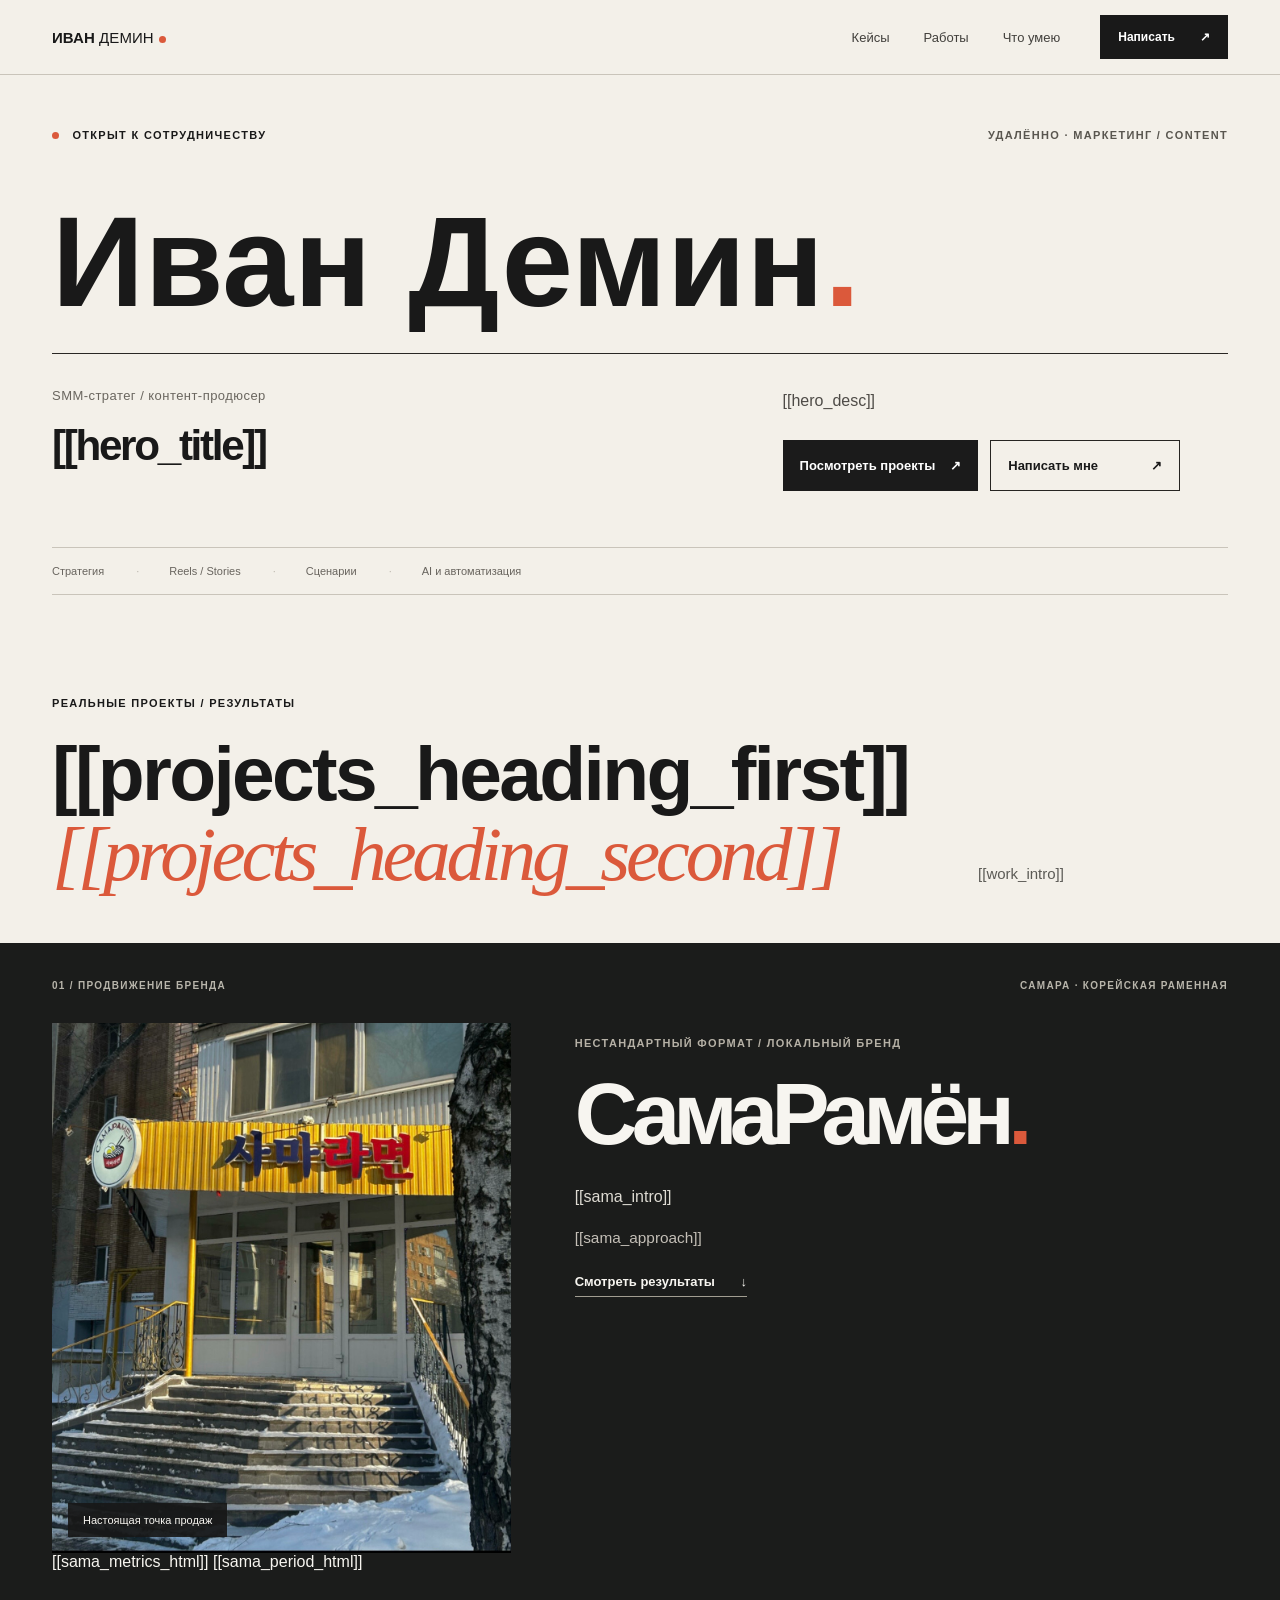
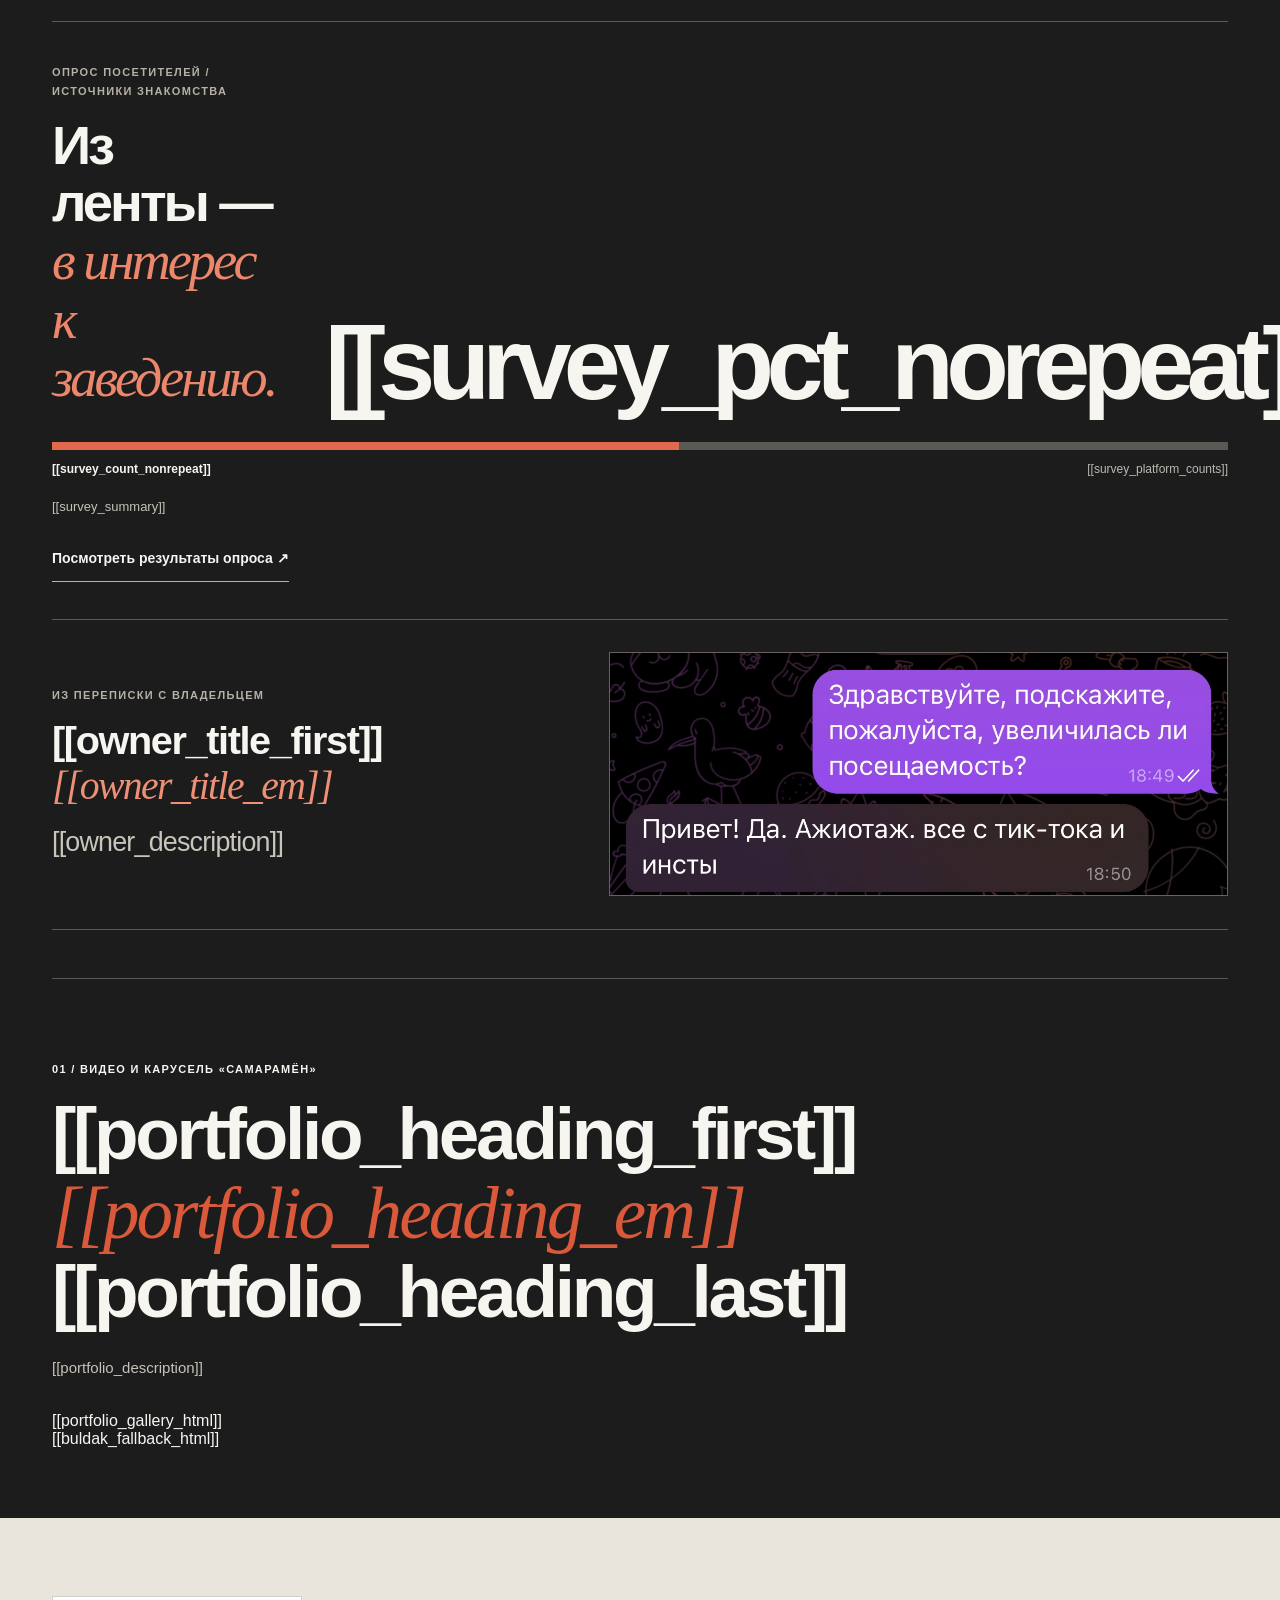
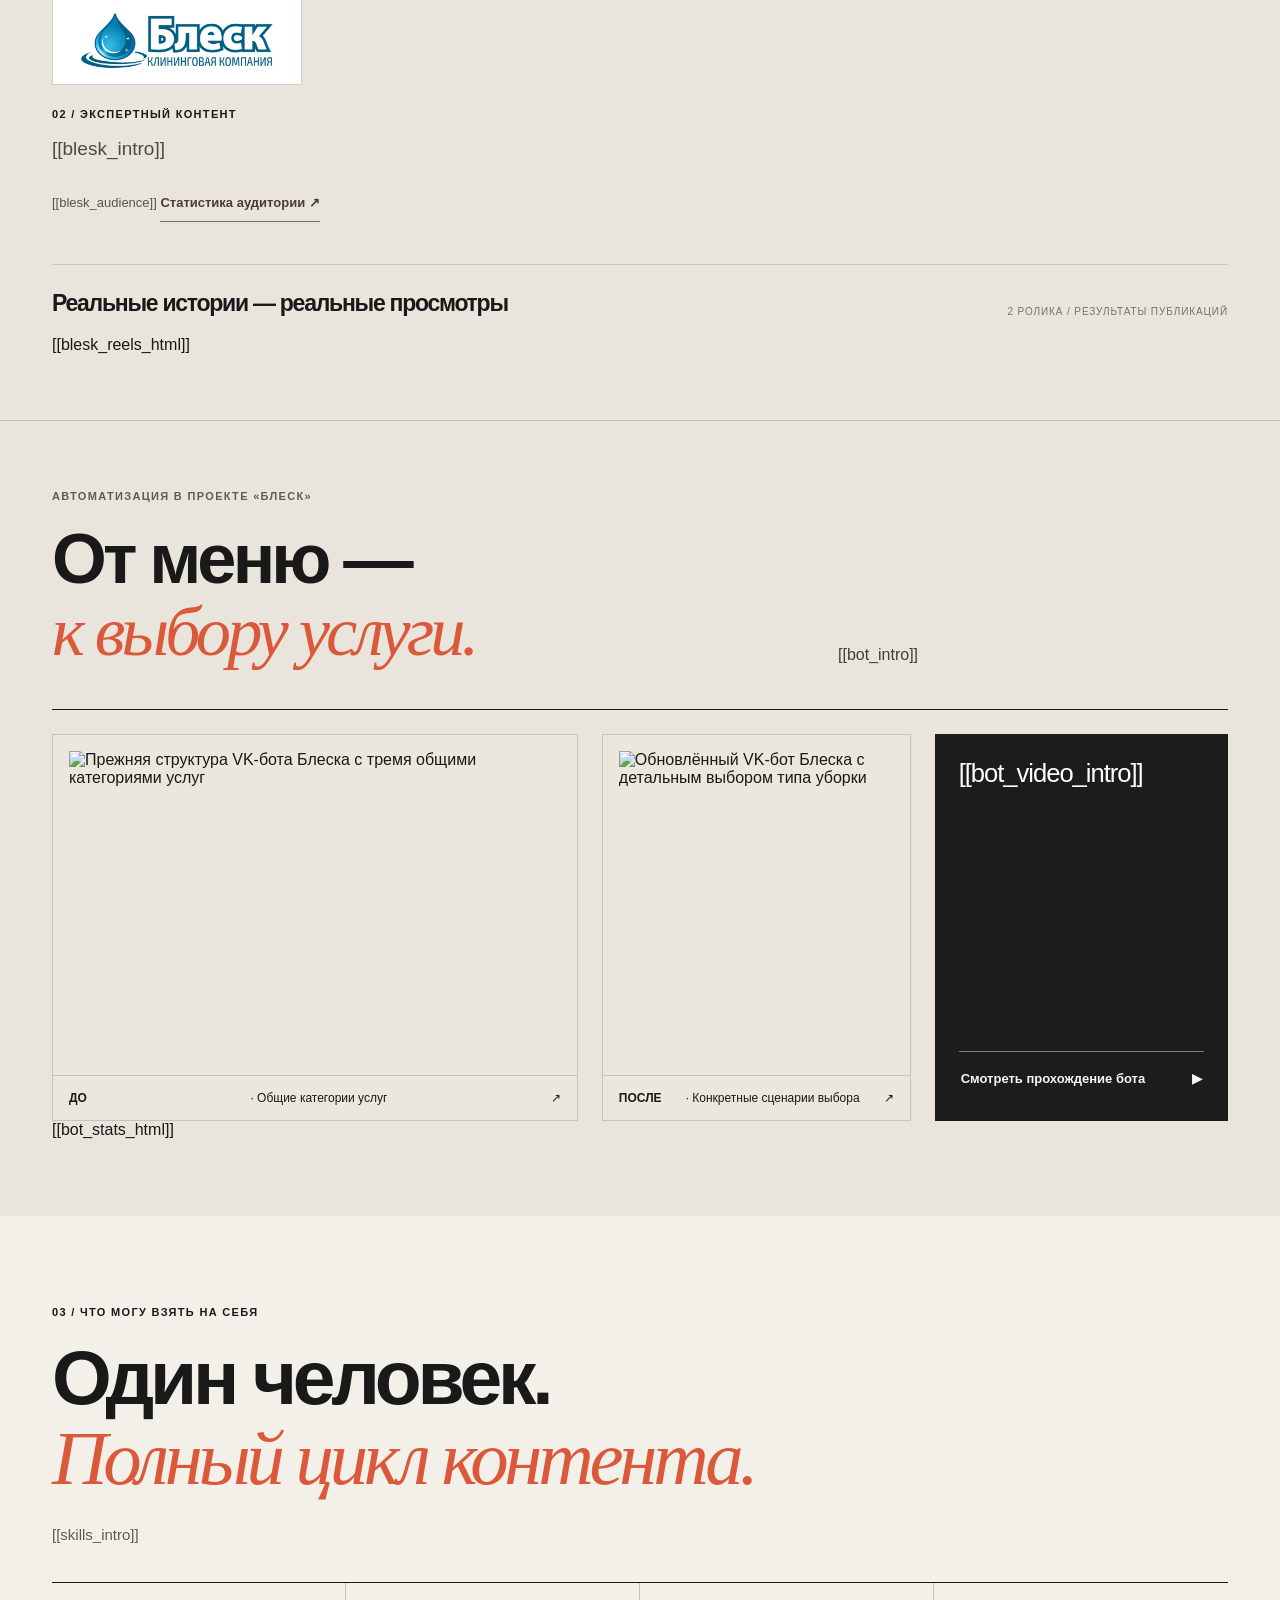
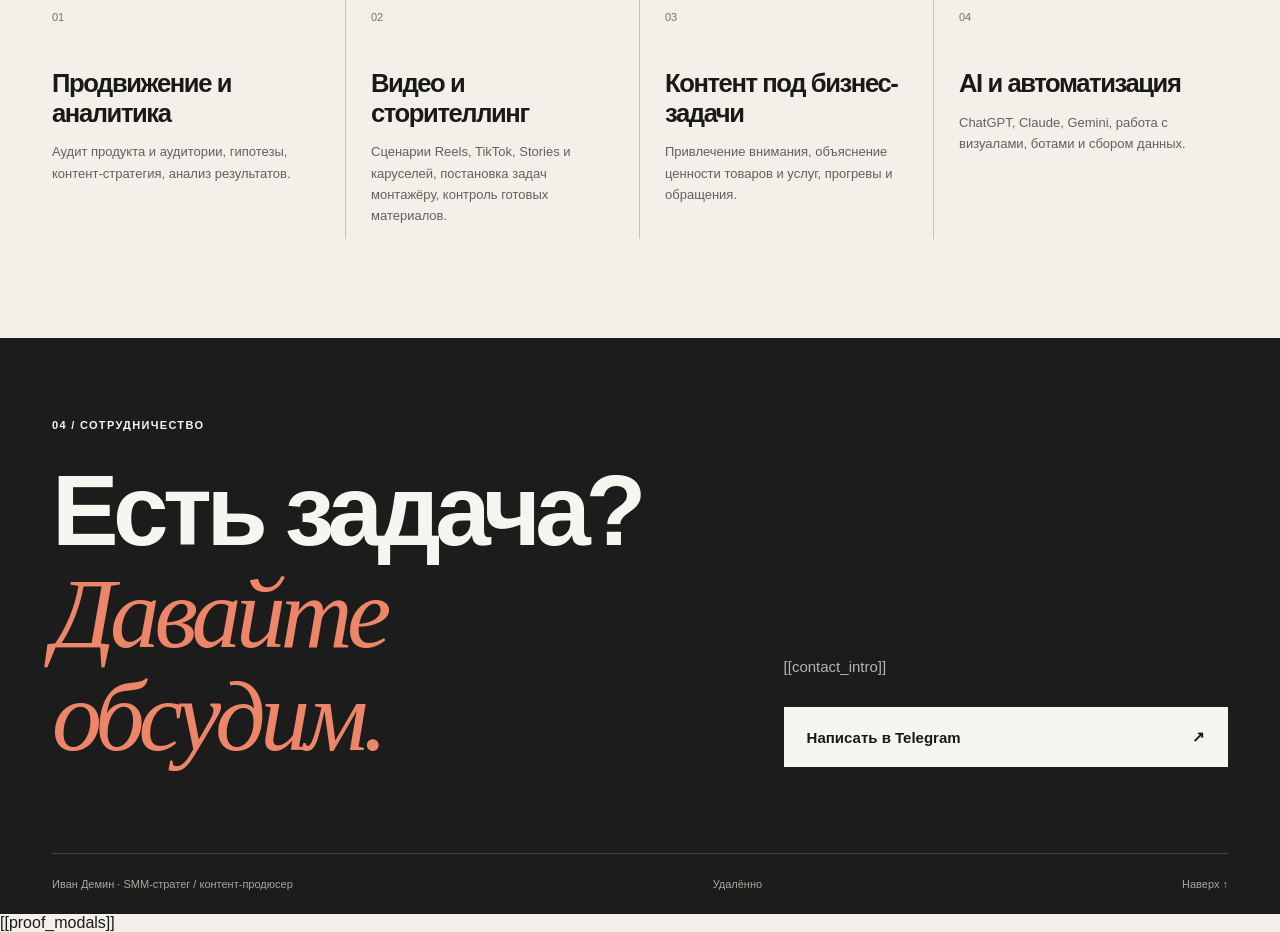
==== index.template.html @ 536faa33 "Добавлен сайт Ивана Демина V5.3" ====
<!DOCTYPE html>

<html lang="ru">
<head>
<meta charset="utf-8"/><meta content="width=device-width,initial-scale=1,viewport-fit=cover" name="viewport"/>
<meta content="light" name="color-scheme"/><meta content="#f3f0e9" name="theme-color"/>
<meta content="Портфолио Ивана Демина: SMM-стратегия, Reels, Stories, контент-продакшен и автоматизация. Реальные работы и подтверждённые результаты." name="description"/>
<meta content="website" property="og:type"/><meta content="Иван Демин — SMM-стратег и контент-продюсер" property="og:title"/><meta content="Проекты, опубликованные работы и проверяемые результаты" property="og:description"/>
<title>Иван Демин — SMM-стратег и контент-продюсер</title>
<link href="assets/favicon.svg" rel="icon" type="image/svg+xml"/><link href="styles.css" rel="stylesheet"/>
</head>
<body>
<a class="skip-link" href="#main">Перейти к содержимому</a>
<header class="site-header" id="top"><div class="shell nav-inner">
<a aria-label="Иван Демин — к первому экрану" class="wordmark" href="#top">ИВАН <span>ДЕМИН</span><i aria-hidden="true"></i></a>
<nav aria-label="Основная навигация" class="nav-desktop"><a href="#work">Кейсы</a><a href="#portfolio">Работы</a><a href="#skills">Что умею</a></nav>
<a class="header-cta" href="https://t.me/[[telegram]]" rel="noopener noreferrer" target="_blank">Написать <span aria-hidden="true">↗</span></a>
<details class="nav-mobile"><summary>Меню <span aria-hidden="true">☰</span></summary><nav aria-label="Мобильная навигация"><a href="#work">Кейсы</a><a href="#sama">СамаРамён</a><a href="#portfolio">Работы</a><a href="#blesk">Блеск</a><a href="#automation">VK-бот</a><a href="#skills">Компетенции</a><a href="#contact">Контакт</a></nav></details>
</div></header>
<main id="main">
<section aria-labelledby="hero-title" class="hero shell">
<div class="hero-line"><span class="eyebrow"><span class="signal-dot"></span> ОТКРЫТ К СОТРУДНИЧЕСТВУ</span><span class="eyebrow hero-remote">УДАЛЁННО · МАРКЕТИНГ / CONTENT</span></div>
<p class="hero-name">Иван Демин<span>.</span></p>
<div class="hero-divider"></div>
<div class="hero-bottom"><div><p class="hero-role">SMM-стратег / контент-продюсер</p><h1 id="hero-title">[[hero_title]]</h1></div><div class="hero-aside"><p>[[hero_desc]]</p><div class="hero-actions"><a class="button button-dark" href="#work">Посмотреть проекты <span>↗</span></a><a class="button button-outline" href="https://t.me/[[telegram]]" rel="noopener noreferrer" target="_blank">Написать мне <span>↗</span></a></div></div></div>
<div class="hero-foot"><span>Стратегия</span><span>Reels / Stories</span><span>Сценарии</span><span>AI и автоматизация</span></div>
</section>
<section aria-labelledby="work-title" class="work-intro shell" id="work"><div><span class="eyebrow">РЕАЛЬНЫЕ ПРОЕКТЫ / РЕЗУЛЬТАТЫ</span><h2 id="work-title">[[projects_heading_first]]<br/><em>[[projects_heading_second]]</em></h2></div><p>[[work_intro]]</p></section>
<!-- CASE SAMA -->
<section aria-labelledby="sama-title" class="case-sama" id="sama"><div class="shell">
<div class="case-eyebrow"><span>01 / ПРОДВИЖЕНИЕ БРЕНДА</span><span>САМАРА · КОРЕЙСКАЯ РАМЕННАЯ</span></div>
<div class="sama-head"><div class="sama-media"><img alt="Вход в раменную самообслуживания СамаРамён в Самаре" height="1315" loading="lazy" src="assets/sama-storefront.jpg" width="1138"/><span>Настоящая точка продаж</span></div><div class="sama-copy"><span class="eyebrow muted-on-dark">НЕСТАНДАРТНЫЙ ФОРМАТ / ЛОКАЛЬНЫЙ БРЕНД</span><h3 id="sama-title">СамаРамён<span>.</span></h3><p>[[sama_intro]]</p><p class="case-approach">[[sama_approach]]</p><a class="case-jump" href="#sama-metrics">Смотреть результаты <span>↓</span></a></div></div>

[[sama_metrics_html]]
[[sama_period_html]]
<div class="survey-block" id="traffic"><div class="survey-heading"><div><span class="eyebrow muted-on-dark">ОПРОС ПОСЕТИТЕЛЕЙ / ИСТОЧНИКИ ЗНАКОМСТВА</span><h4>Из ленты —<br/><em>в интерес к заведению.</em></h4></div><div class="survey-callout"><strong>[[survey_pct_norepeat]]<span>%</span></strong><p>ответов с Instagram или TikTok среди тех, кто <u>не выбрал</u> вариант «Уже были у нас»</p></div></div>
<div aria-label="[[survey_accessible_summary]]" class="survey-bar" role="img"><span></span></div>
<div class="survey-calc"><strong>[[survey_count_nonrepeat]]</strong><span>[[survey_platform_counts]]</span></div>
<p class="survey-summary">[[survey_summary]]</p>
<div class="survey-actions"><a class="survey-result-link" href="#proof-survey">Посмотреть результаты опроса ↗</a></div>
</div><aside aria-label="Сообщение владельца о посетителях из социальных сетей" class="owner-proof" id="owner">
<div class="owner-story"><span class="eyebrow muted-on-dark">ИЗ ПЕРЕПИСКИ С ВЛАДЕЛЬЦЕМ</span><h4>[[owner_title_first]] <em>[[owner_title_em]]</em></h4><p>[[owner_description]]</p></div>
<a aria-label="Открыть оригинальное сообщение владельца СамаРамён в полном размере" class="owner-message" href="#proof-owner" title="Нажмите, чтобы увеличить оригинальное сообщение владельца"><img alt="Переписка: на вопрос об увеличении посещаемости владелец отвечает: Да. Ажиотаж, все с тик-тока и инсты" height="463" loading="lazy" src="assets/sama-owner.jpg" width="1179"/></a>
</aside>
<section aria-labelledby="portfolio-heading" class="portfolio portfolio-in-case" id="portfolio"><div class="section-heading"><span class="eyebrow">01 / ВИДЕО И КАРУСЕЛЬ «САМАРАМЁН»</span><h2 id="portfolio-heading">[[portfolio_heading_first]] <em>[[portfolio_heading_em]]</em><br/>[[portfolio_heading_last]]</h2><p>[[portfolio_description]]</p></div>
<div class="gallery-grid" id="work-gallery">[[portfolio_gallery_html]]</div>
[[buldak_fallback_html]]
</section></div></section>
<!-- BLESK -->
<section aria-labelledby="blesk-title" class="blesk-case" id="blesk"><div class="shell"><div class="blesk-header"><div class="blesk-logo"><img alt="Блеск — клининговая компания" height="239" loading="lazy" src="assets/blesk-logo.jpg" width="782"/></div><div class="blesk-intro"><span class="eyebrow">02 / ЭКСПЕРТНЫЙ КОНТЕНТ</span><h2 class="visually-hidden" id="blesk-title">Блеск — контент для клининговой компании</h2><p>[[blesk_intro]]</p><p class="audience-evidence">[[blesk_audience]] <a href="#proof-blesk-audience">Статистика аудитории ↗</a></p></div></div>
<div class="videos-heading"><h3>Реальные истории — реальные просмотры</h3><span>2 РОЛИКА / РЕЗУЛЬТАТЫ ПУБЛИКАЦИЙ</span></div>
[[blesk_reels_html]]
</div><div aria-labelledby="bot-heading" class="bot-section bot-section--in-case" id="automation"><div class="shell"><div class="bot-heading"><div><span class="eyebrow">АВТОМАТИЗАЦИЯ В ПРОЕКТЕ «БЛЕСК»</span><h2 id="bot-heading">От меню —<br/><em>к выбору услуги.</em></h2></div><div><p>[[bot_intro]]</p></div></div>
<div class="bot-visual"><a class="bot-screen" href="#proof-bot-before"><img alt="Прежняя структура VK-бота Блеска с тремя общими категориями услуг" height="388" loading="lazy" src="[[bot_before]]" width="589"/><span><b>ДО</b> · Общие категории услуг <span aria-hidden="true">↗</span></span></a><a class="bot-screen" href="#proof-bot-after"><img alt="Обновлённый VK-бот Блеска с детальным выбором типа уборки" height="793" loading="lazy" src="[[bot_after]]" width="589"/><span><b>ПОСЛЕ</b> · Конкретные сценарии выбора <span aria-hidden="true">↗</span></span></a><div class="bot-actions"><p>[[bot_video_intro]]</p><a class="bot-watch" data-kicker="VK / БЛЕСК · АВТОМАТИЗАЦИЯ" data-open-video="" data-title="Прохождение VK-бота «Блеска»" data-video-src="[[bot_video]]" href="[[bot_video]]">Смотреть прохождение бота <span aria-hidden="true">▶</span></a></div></div>
  [[bot_stats_html]]
</div></div></section>
<!-- WORK PORTFOLIO -->

<!-- VK BOT -->
<!-- SKILLS -->
<section aria-labelledby="skills-heading" class="skills shell" id="skills"><div class="section-heading skills-head"><span class="eyebrow">03 / ЧТО МОГУ ВЗЯТЬ НА СЕБЯ</span><h2 id="skills-heading">Один человек.<br/><em>Полный цикл контента.</em></h2><p>[[skills_intro]]</p></div><div class="skills-grid"><article><span>01</span><h3>Продвижение и аналитика</h3><p>Аудит продукта и аудитории, гипотезы, контент-стратегия, анализ результатов.</p></article><article><span>02</span><h3>Видео и сторителлинг</h3><p>Сценарии Reels, TikTok, Stories и каруселей, постановка задач монтажёру, контроль готовых материалов.</p></article><article><span>03</span><h3>Контент под бизнес-задачи</h3><p>Привлечение внимания, объяснение ценности товаров и услуг, прогревы и обращения.</p></article><article><span>04</span><h3>AI и автоматизация</h3><p>ChatGPT, Claude, Gemini, работа с визуалами, ботами и сбором данных.</p></article></div></section>
<section class="contact" id="contact"><div class="shell contact-content"><span class="eyebrow">04 / СОТРУДНИЧЕСТВО</span><div><h2>Есть задача?<br/><em>Давайте обсудим.</em></h2><div><p>[[contact_intro]]</p><a class="contact-link" href="https://t.me/[[telegram]]" rel="noopener noreferrer" target="_blank">Написать в Telegram <span aria-hidden="true">↗</span></a></div></div><footer><span>Иван Демин · SMM-стратег / контент-продюсер</span><span>Удалённо</span><a href="#top">Наверх ↑</a></footer></div></section>
</main>
<!-- Hash-linked image viewer: opens without scripts and also works in standalone preview -->
[[proof_modals]]
<script defer="" src="site.js"></script>
<dialog aria-labelledby="work-video-heading" class="media-dialog" id="work-video-dialog">
<div class="dialog-bar"><span class="dialog-kicker">РЕАЛЬНАЯ РАБОТА / «САМАРАМЁН»</span><button aria-label="Закрыть видео" class="dialog-close" type="button">Закрыть ×</button></div>
<h2 id="work-video-heading">Видео</h2>
<video aria-label="Выбранное видео из портфолио" controls="" id="work-player" playsinline="" preload="none"></video>
<div class="media-fallback"><p id="video-load-error" hidden="">Не удалось загрузить видео во встроенном плеере. Откройте оригинальный файл отдельно.</p><a id="work-video-external" href="#" target="_blank" rel="noopener noreferrer" download="">Открыть видео отдельно ↗</a></div>
</dialog>
<dialog aria-labelledby="work-carousel-heading" class="media-dialog carousel-dialog" id="work-carousel-dialog">
<div class="dialog-bar"><span class="dialog-kicker">TIKTOK / КАРУСЕЛЬ</span><button aria-label="Закрыть карусель" class="dialog-close" type="button">Закрыть ×</button></div>
<h2 id="work-carousel-heading">Самые редкие вкусы Buldak</h2>
<div class="carousel-view"><button aria-label="Предыдущий слайд" class="slide-arrow" data-move="-1" type="button">‹</button><img alt="Первый слайд карусели о Buldak" height="1350" id="gallery-slide" src="assets/sama-buldak-01.jpg" width="1080"/><button aria-label="Следующий слайд" class="slide-arrow" data-move="1" type="button">›</button></div>
<div class="carousel-foot"><span aria-live="polite" id="slide-counter">1 / 5</span><span>Листайте стрелками или кнопками</span><a id="gallery-slide-external" href="assets/sama-buldak-01.jpg" target="_blank" rel="noopener noreferrer">Открыть слайд отдельно ↗</a></div>
</dialog>
</body></html>
---- styles.css ----
:root{--paper:#f3f0e9;--paper2:#e8e4db;--ink:#191919;--muted:#5b5a55;--line:#c9c4ba;--accent:#bc4128;--accentbright:#db593b;--dark:#1b1c1b;--white:#f7f5f0;--serif:Georgia,'Times New Roman',serif;--sans:-apple-system,BlinkMacSystemFont,'Segoe UI',Arial,sans-serif}
*,*::before,*::after{box-sizing:border-box}html{scroll-behavior:smooth;scroll-padding-top:85px}body{margin:0;background:var(--paper);color:var(--ink);font-family:var(--sans);-webkit-font-smoothing:antialiased}p,blockquote{margin:0}h1,h2,h3,h4{margin:0;font-weight:680;letter-spacing:-.055em}a{color:inherit;text-decoration:none}button,input,summary{font:inherit}img{display:block;max-width:100%}video{display:block;background:#151515;max-width:100%}a,button,summary{touch-action:manipulation}a:focus-visible,button:focus-visible,summary:focus-visible,video:focus-visible{outline:3px solid var(--accent);outline-offset:4px}em{font-family:var(--serif);font-weight:400;letter-spacing:-.055em}::selection{background:#e9b0a0;color:#121212}.shell{width:min(1380px,calc(100% - 104px));margin:0 auto}.eyebrow{font-size:11px;letter-spacing:.12em;line-height:1.55;font-weight:750}.signal-dot{display:inline-block;width:7px;height:7px;background:var(--accentbright);border-radius:50%;margin-right:9px}.skip-link{position:fixed;top:-90px;left:8px;z-index:200;background:white;padding:10px}.skip-link:focus{top:7px}
.site-header{position:sticky;top:0;z-index:30;background:rgba(243,240,233,.95);border-bottom:1px solid var(--line);backdrop-filter:blur(16px)}.nav-inner{display:flex;align-items:center;gap:40px;min-height:74px}.wordmark{font-size:15px;font-weight:900;white-space:nowrap;letter-spacing:-.04em}.wordmark span{font-weight:450}.wordmark i{display:inline-block;background:var(--accentbright);width:7px;height:7px;border-radius:50%;margin-left:5px}.nav-desktop{display:flex;gap:34px;margin-left:auto}.nav-desktop a{font-size:13px;color:#42403c}.nav-desktop a:hover{color:var(--accent)}.header-cta{display:inline-flex;justify-content:space-between;align-items:center;gap:25px;padding:13px 18px;background:var(--ink);color:#fff;font-size:12px;font-weight:700;min-height:44px}.header-cta:hover{background:var(--accent)}.nav-mobile{display:none}
.hero{padding-top:52px}.hero-line{display:flex;justify-content:space-between;align-items:center;gap:20px}.hero-remote{color:#77746f}.hero-name{font-size:clamp(76px,10vw,166px);line-height:.94;white-space:nowrap;letter-spacing:-.103em;font-weight:750;margin:53px 0 25px}.hero-name span{color:var(--accentbright)}.hero-divider{border-top:1px solid #292724}.hero-bottom{display:grid;grid-template-columns:1.18fr .82fr;gap:clamp(40px,7vw,120px);padding:34px 0 56px}.hero-role{font-size:13px;letter-spacing:.035em;color:#6a665f;margin:0 0 19px}.hero h1{font-size:clamp(31px,3.3vw,55px);line-height:1.12;font-weight:640;max-width:700px}.hero-aside{align-self:end}.hero-aside p{font-size:16px;color:#4e4b47;line-height:1.65;max-width:490px}.hero-actions{display:flex;gap:12px;flex-wrap:wrap;margin-top:26px}.button{display:inline-flex;align-items:center;justify-content:space-between;min-width:190px;gap:15px;font-size:13px;font-weight:700;min-height:51px;padding:13px 17px;transition:background .2s,transform .2s}.button:hover{transform:translateY(-2px)}.button-dark{background:#1b1b1b;color:white}.button-dark:hover{background:var(--accent)}.button-outline{border:1px solid #262522}.button-outline:hover{background:#262522;color:white}.hero-foot{border-top:1px solid var(--line);border-bottom:1px solid var(--line);padding:17px 0;display:flex;gap:32px;flex-wrap:wrap;font-size:11px;color:#68645e}.hero-foot span:not(:first-child)::before{content:'·';margin-right:30px;color:#bcb7ad}
.work-intro{padding-top:98px;padding-bottom:48px;display:grid;grid-template-columns:1fr 330px;gap:70px;align-items:end}.work-intro h2,.section-heading h2{font-size:clamp(51px,6vw,100px);line-height:1.04;margin-top:22px}.work-intro h2 em,.section-heading h2 em{color:var(--accentbright)}.work-intro>p{font-size:15px;line-height:1.7;color:var(--muted);padding-bottom:8px}
.case-sama{background:var(--dark);color:var(--white);padding:37px 0 65px;scroll-margin-top:74px}.case-eyebrow{display:flex;justify-content:space-between;gap:20px;color:#b8b5ab;font-size:10px;letter-spacing:.13em;font-weight:750;margin-bottom:32px}.sama-head{display:grid;grid-template-columns:39% 1fr;gap:clamp(30px,5vw,70px);align-items:stretch}.sama-media{min-height:450px;position:relative;overflow:hidden;background:#292a27}.sama-media img{width:100%;height:100%;max-height:550px;object-fit:cover;object-position:center 40%}.sama-media>span{position:absolute;bottom:16px;left:16px;font-size:11px;background:#181818e8;padding:11px 15px}.sama-copy{padding-top:12px;display:flex;flex-direction:column;align-items:flex-start}.muted-on-dark{color:#b6b1a6}.sama-copy h3{font-size:clamp(56px,6.8vw,110px);line-height:1;letter-spacing:-.078em;margin:18px 0 27px}.sama-copy h3 span,.blesk-header h2 span{color:var(--accentbright)}.sama-copy>p{max-width:570px;line-height:1.67;font-size:16px;color:#dedbd3}.sama-copy .case-note{font-size:12px;line-height:1.58;color:#aaa69d;margin-top:17px}.case-jump{font-size:13px;font-weight:700;border-bottom:1px solid #a19d91;padding:0 0 7px;margin-top:auto}.case-jump span{margin-left:22px}.case-jump:hover,.metric-links a:hover,.survey-actions a:hover,.owner-proof a:hover{color:#f19478}
.sama-metrics{display:grid;grid-template-columns:repeat(4,minmax(0,1fr));gap:22px;margin-top:54px;scroll-margin-top:120px}.metric{border-top:1px solid #5c5a53;padding-top:18px;display:flex;flex-direction:column;min-height:159px}.metric-head{font-size:10px;letter-spacing:.09em;color:#b9b4aa;font-weight:700}.metric strong{display:block;font-size:clamp(29px,3.6vw,55px);font-weight:720;line-height:1.1;white-space:nowrap;letter-spacing:-.075em;margin-top:17px}.metric strong i{font-style:normal;font-weight:400;color:#948c85}.metric-links{display:flex;flex-wrap:wrap;gap:16px;margin-top:auto;padding-top:17px}.metric-links a{font-size:12px;border-bottom:1px solid #8b867d;padding:0 0 6px}
.survey-block{margin-top:50px;padding:40px 0 37px;border-top:1px solid #5d5b55;border-bottom:1px solid #5d5b55;scroll-margin-top:110px}.survey-heading{display:grid;grid-template-columns:1.2fr .8fr;gap:50px;align-items:end}.survey-heading h4{font-size:clamp(33px,4.25vw,66px);line-height:1.06;margin-top:17px}.survey-heading em{color:#ed876c}.survey-callout{display:grid;grid-template-columns:auto 1fr;gap:24px;align-items:end}.survey-callout strong{font-size:clamp(67px,8vw,117px);line-height:.87;letter-spacing:-.12em}.survey-callout strong span{font-family:var(--serif);font-weight:400;color:#e3775b;font-size:.63em}.survey-callout p{font-size:13px;line-height:1.52;color:#d3cec5}.survey-callout u{text-underline-offset:3px}.survey-bar{height:8px;background:#595955;margin-top:34px}.survey-bar span{display:block;width:53.3%;height:100%;background:#e16a4e}.survey-calc{display:flex;justify-content:space-between;gap:15px;font-size:12px;margin-top:12px}.survey-calc span{color:#bcb9b2}.survey-disclaimer{font-size:11px;color:#aaa69e;line-height:1.65;max-width:930px;margin-top:21px}.survey-actions{display:flex;gap:24px;align-items:flex-start;flex-wrap:wrap;margin-top:24px}.survey-actions>a,.survey-actions details summary{font-size:12px;border-bottom:1px solid #8c887f;padding:5px 0 7px;cursor:pointer;list-style:none}.survey-actions details summary::-webkit-details-marker{display:none}.survey-actions details{position:relative;max-width:100%}.survey-actions details[open] summary{color:#f2a28b}.sources-table{margin-top:18px;border:1px solid #66635c;padding:12px 17px;width:min(490px,85vw);background:#252625}.sources-table>div{display:flex;justify-content:space-between;border-bottom:1px solid #46453f;padding:8px 0;gap:18px;font-size:12px}.sources-table>div:last-child{border-bottom:0}.owner-proof{display:grid;grid-template-columns:1fr .95fr;gap:70px;align-items:center;padding-top:43px}.owner-proof>div:first-child>p{font-size:clamp(18px,2.1vw,31px);letter-spacing:-.03em;max-width:480px;line-height:1.45;margin-top:15px}.quote-box{border:1px solid #626059;padding:26px 30px 28px}.quote-sign{font:normal 75px/1 var(--serif);color:#e7795e;display:block;height:57px}.quote-box blockquote{font:normal clamp(23px,3vw,43px)/1.17 var(--serif);letter-spacing:-.04em;margin-bottom:26px}.quote-box>div{display:flex;justify-content:space-between;gap:15px;flex-wrap:wrap;align-items:end}.quote-box small{color:#b3aea5;font-size:11px}.quote-box a{font-size:12px;border-bottom:1px solid #99958d;padding-bottom:6px}
.portfolio{padding-top:92px;padding-bottom:85px}.section-heading{max-width:1040px}.section-heading h2{margin-top:17px}.section-heading>p{font-size:15px;line-height:1.7;color:var(--muted);max-width:680px;margin-top:23px}.external-work{margin-top:42px;border-top:1px solid var(--ink);border-bottom:1px solid var(--line);padding:28px 0 30px;display:grid;grid-template-columns:32% 1fr;gap:40px}.external-work>div:first-child p{font-size:14px;margin-top:13px;color:var(--muted)}.work-links{display:flex;flex-direction:column;gap:13px}.work-links>div{display:flex;gap:10px;align-items:center;flex-wrap:wrap}.work-links>div>span{font-size:11px;letter-spacing:.1em;font-weight:700;width:85px}.external-link{border:1px solid #b1ada5;display:inline-flex;align-items:center;justify-content:space-between;gap:16px;padding:11px 13px;font-size:12px;min-height:43px}.external-link:hover{background:var(--ink);color:white;border-color:var(--ink)}
.blesk-case{background:#e9e5dc;padding:78px 0 82px;scroll-margin-top:74px}.blesk-header{display:grid;grid-template-columns:1fr 260px;gap:50px;align-items:center}.blesk-header h2{font-size:clamp(68px,8vw,125px);margin:11px 0 14px}.blesk-header p{font-size:15px;color:#4e4c48;line-height:1.7;max-width:690px}.blesk-logo{background:#fff;padding:20px;border:1px solid #d1d1cc}.blesk-logo img{width:100%;height:auto}.videos-heading{display:flex;justify-content:space-between;gap:22px;align-items:end;margin-top:42px;margin-bottom:19px;border-top:1px solid var(--line);padding-top:25px}.videos-heading h3{font-size:23px;font-weight:650}.videos-heading>span{font-size:10px;letter-spacing:.09em;color:#77716b}.videos-grid{display:grid;grid-template-columns:1fr 1fr;gap:20px}.video-card{display:grid;grid-template-columns:43% 57%;border:1px solid #c9c3b7;background:var(--paper);min-height:340px}.video-card video{height:100%;width:100%;object-fit:contain;aspect-ratio:512/910;max-height:440px}.video-text{padding:26px;display:flex;flex-direction:column;min-width:0}.video-text strong{font-size:clamp(49px,4.2vw,67px);line-height:1;letter-spacing:-.088em;margin-top:42px}.video-text>p{margin:10px 0 0;font-size:13px;color:#69645e}.video-submetrics{display:flex;gap:10px;flex-wrap:wrap;margin-top:15px}.video-submetrics span{font-size:11px;padding:7px 9px;background:#e6e0d5}.proof-link{display:inline-flex;justify-content:space-between;gap:14px;align-items:center;font-size:12px;border-bottom:1px solid #827c73;padding-bottom:7px;align-self:flex-start;margin-top:auto;padding-top:24px}.proof-link:hover{color:var(--accent)}
.stories-extra{border-top:1px solid #c2bcb2;border-bottom:1px solid #c2bcb2;margin-top:26px}.stories-extra>summary{padding:22px 0;list-style:none;cursor:pointer;display:flex;align-items:center;justify-content:space-between;gap:20px}.stories-extra>summary::-webkit-details-marker{display:none}.stories-extra summary span:first-child{display:flex;flex-direction:column;gap:6px}.stories-extra summary b{font-size:17px}.stories-extra summary small{font-size:12px;color:#68635c}.stories-extra summary span:last-child{font-size:12px}.stories-extra summary span:last-child b{font-size:21px;margin-left:13px}.stories-open{padding-bottom:27px;display:grid;grid-template-columns:190px 190px 1fr;gap:22px}.story-sample video{aspect-ratio:9/16;width:100%;height:auto}.story-sample>p{font-size:12px;margin-top:10px;color:#58534d}.story-stat{display:flex;flex-direction:column;justify-content:center;border:1px solid #c4bdb0;padding:24px}.story-stat h4{font-size:clamp(24px,2.7vw,39px);line-height:1.13;margin:12px 0}.story-stat p{font-size:13px;line-height:1.6;color:#5e5953;max-width:430px}
.bot-section{padding:82px 0 86px;scroll-margin-top:85px}.bot-heading{display:grid;grid-template-columns:1fr 390px;gap:55px;align-items:end}.bot-heading h2{font-size:clamp(56px,6.3vw,99px);line-height:1.02;margin-top:18px}.bot-heading h2 em{color:var(--accentbright)}.bot-heading p{font-size:16px;line-height:1.65;color:#3f3e3a}.bot-caption{display:block;margin-top:16px;color:#7e7971;font-size:12px;line-height:1.55}.bot-visual{margin-top:41px;border-top:1px solid var(--ink);padding-top:24px;display:grid;grid-template-columns:1fr 1fr .95fr;gap:24px}.bot-screen{border:1px solid var(--line);background:#ebe7dd;display:flex;flex-direction:column}.bot-screen img{width:100%;height:340px;object-fit:contain;object-position:center top;padding:16px 16px 0}.bot-screen>span{font-size:12px;border-top:1px solid var(--line);padding:15px 16px;display:flex;justify-content:space-between;gap:8px}.bot-screen:hover{border-color:#5a5750}.bot-actions{background:var(--dark);color:white;padding:24px;display:flex;flex-direction:column;justify-content:space-between;min-width:0}.bot-actions p{font-size:clamp(20px,2.4vw,35px);letter-spacing:-.04em;line-height:1.24}.bot-actions>details summary{list-style:none;cursor:pointer;padding:13px 0;border-top:1px solid #77746c;display:flex;justify-content:space-between;font-size:12px;gap:12px}.bot-actions>details summary::-webkit-details-marker{display:none}.bot-actions>details video{width:190px;max-height:380px;margin:10px auto;object-fit:contain}.bot-metrics{display:flex;gap:20px;margin-top:22px}.bot-metrics>div{border-top:1px solid var(--line);padding-top:15px;min-width:150px}.bot-metrics strong{display:block;font-size:35px}.bot-metrics span{display:block;font-size:12px;margin-top:8px;color:var(--muted)}
.skills{padding:86px 0 99px}.skills-head{margin-bottom:35px}.skills-grid{display:grid;grid-template-columns:repeat(4,1fr);border-top:1px solid var(--ink)}.skills-grid article{padding:24px 25px 12px;border-right:1px solid var(--line)}.skills-grid article:first-child{padding-left:0}.skills-grid article:last-child{border-right:0}.skills-grid article>span{font-size:11px;color:#77716a}.skills-grid h3{font-size:clamp(19px,2vw,28px);line-height:1.15;margin:44px 0 13px}.skills-grid p{font-size:13px;color:#64605b;line-height:1.65}
.contact{background:var(--dark);color:var(--white);padding:77px 0 0}.contact-content>div{display:grid;grid-template-columns:1.2fr .8fr;gap:65px;margin-top:26px;align-items:end}.contact h2{font-size:clamp(63px,7.8vw,126px);line-height:1.02}.contact h2 em{color:#ed8669}.contact-content>div>div p{font-size:15px;line-height:1.68;color:#b9b5ad;max-width:430px}.contact-link{display:flex;justify-content:space-between;align-items:center;gap:20px;background:var(--white);color:var(--ink);padding:21px 23px;font-weight:750;margin-top:28px;font-size:15px}.contact-link:hover{background:#e98b70}.contact footer{display:flex;justify-content:space-between;gap:25px;flex-wrap:wrap;padding:24px 0;margin-top:86px;border-top:1px solid #44443f;font-size:11px;color:#a9a59c}
/* Proof overlays use :target — they work even when JavaScript is disabled or blocked. */
.proof-modal{position:fixed;z-index:90;inset:0;visibility:hidden;opacity:0;pointer-events:none;display:flex;flex-direction:column;align-items:center;background:rgba(10,10,10,.97);color:white;transition:opacity .18s}.proof-modal:target{visibility:visible;opacity:1;pointer-events:auto}.proof-modal .proof-backdrop{position:absolute;inset:0;z-index:-1}.proof-top{display:flex;align-items:center;justify-content:space-between;gap:12px;width:100%;padding:12px max(20px,env(safe-area-inset-left));min-height:65px;border-bottom:1px solid #444;font-size:12px}.proof-top>span{max-width:75%;white-space:nowrap;overflow:hidden;text-overflow:ellipsis}.proof-close{display:inline-flex;border:1px solid #777;padding:10px 14px;min-height:44px;align-items:center;font-size:13px}.proof-close:hover{background:#333}.proof-modal>img{width:auto;max-width:calc(100vw - 24px);height:auto;max-height:calc(100dvh - 123px);object-fit:contain;overflow:hidden;min-width:0;margin:auto;box-shadow:0 10px 45px #0008}.proof-modal>p{font-size:10px;color:#a6a6a6;padding:12px}.proof-modal:target{overflow-y:auto}
body:has(.proof-modal:target){overflow:hidden}
@media(max-width:1140px){.shell{width:min(100% - 64px,1380px)}.hero-name{font-size:clamp(70px,10vw,117px)}.hero-bottom{gap:40px}.sama-head{grid-template-columns:40% 1fr;gap:34px}.sama-media{min-height:380px}.sama-metrics{gap:14px}.metric strong{font-size:clamp(26px,3vw,40px)}.survey-callout{grid-template-columns:1fr;gap:11px}.owner-proof{gap:28px}.video-card{grid-template-columns:43% 57%}.video-text{padding:19px}.video-text strong{font-size:45px}.bot-heading{grid-template-columns:1fr 310px}.stories-open{grid-template-columns:180px 180px 1fr}}
@media(max-width:850px){.shell{width:calc(100% - 44px)}.nav-desktop,.header-cta{display:none}.nav-inner{min-height:66px}.nav-mobile{display:block;margin-left:auto;position:relative}.nav-mobile>summary{list-style:none;display:flex;align-items:center;gap:23px;border:1px solid #aaa59a;padding:11px 14px;min-height:43px;font-size:13px;cursor:pointer}.nav-mobile>summary::-webkit-details-marker{display:none}.nav-mobile>nav{position:absolute;right:0;top:52px;display:flex;flex-direction:column;background:var(--paper);border:1px solid var(--line);padding:8px;box-shadow:0 12px 35px #0002;width:min(310px,83vw)}.nav-mobile>nav a{font-size:14px;padding:13px;border-bottom:1px solid var(--line)}.hero{padding-top:37px}.hero-name{font-size:clamp(55px,11vw,96px);margin:35px 0 22px}.hero-bottom{grid-template-columns:1fr;gap:20px}.hero-aside{align-self:start}.hero-aside p{max-width:680px}.hero h1{font-size:clamp(30px,5.3vw,52px)}.work-intro{grid-template-columns:1fr;gap:17px;padding-top:65px}.work-intro h2{font-size:clamp(54px,9vw,80px)}.work-intro>p{max-width:580px}.sama-head{grid-template-columns:1fr}.sama-media{height:320px;min-height:0}.sama-media img{max-height:none;object-position:center 51%}.sama-copy{min-height:340px}.case-jump{margin-top:25px}.sama-metrics{grid-template-columns:1fr 1fr;gap:20px}.metric strong{font-size:clamp(29px,5.7vw,47px)}.survey-heading{grid-template-columns:1fr;gap:30px}.survey-callout{grid-template-columns:auto 1fr;gap:20px}.survey-callout strong{font-size:99px}.owner-proof{grid-template-columns:1fr}.owner-proof>div:first-child>p{max-width:650px}.external-work{grid-template-columns:1fr;gap:22px}.blesk-header{grid-template-columns:1fr 200px}.videos-grid{grid-template-columns:1fr 1fr}.video-card{grid-template-columns:1fr}.video-card video{width:100%;height:340px}.video-text{min-height:215px}.video-text strong{margin-top:20px}.stories-open{grid-template-columns:1fr 1fr}.story-sample{max-width:260px}.story-stat{grid-column:1/-1}.bot-heading{grid-template-columns:1fr;gap:15px}.bot-heading>div:last-child{max-width:650px}.bot-visual{grid-template-columns:1fr 1fr}.bot-actions{grid-column:1/-1;min-height:170px}.bot-actions p{max-width:600px}.bot-actions>details video{width:210px}.skills-grid{grid-template-columns:1fr 1fr}.skills-grid article{border-bottom:1px solid var(--line)}.skills-grid article:nth-child(2){border-right:0}.skills-grid article:nth-child(3){padding-left:0}.contact-content>div{grid-template-columns:1fr;gap:27px}.contact-content>div>div{max-width:600px}}
@media(max-width:520px){.shell{width:calc(100% - 36px)}.wordmark{font-size:13px}.hero-remote{display:none}.hero-name{font-size:clamp(57px,14vw,80px);white-space:normal;letter-spacing:-.1em}.hero-bottom{padding-bottom:37px}.hero h1{font-size:33px;line-height:1.16}.hero-role{font-size:12px}.hero-aside p{font-size:14px}.hero-actions{width:100%;flex-direction:column}.button{width:100%;font-size:13px}.hero-foot{gap:8px 15px;display:grid;grid-template-columns:1fr 1fr}.hero-foot span:not(:first-child)::before{display:none}.work-intro{padding-top:57px;padding-bottom:32px}.work-intro h2,.section-heading h2{font-size:clamp(48px,11vw,66px)}.case-sama{padding:24px 0 42px}.case-eyebrow{flex-direction:column;gap:6px;font-size:9px;margin-bottom:21px}.sama-media{height:auto;aspect-ratio:1.45;min-height:0}.sama-copy{min-height:0}.sama-copy h3{font-size:clamp(56px,13vw,74px)}.sama-copy>p{font-size:14px}.sama-metrics{margin-top:34px;gap:9px 14px}.metric{min-height:143px;padding-top:14px}.metric-head{font-size:9px}.metric strong{font-size:clamp(24px,6vw,35px);white-space:normal}.metric-links{gap:10px}.metric-links a{font-size:11px;min-height:28px}.survey-block{margin-top:23px;padding:31px 0}.survey-heading h4{font-size:43px}.survey-callout{grid-template-columns:1fr;gap:4px}.survey-callout strong{font-size:100px}.survey-callout p{max-width:340px}.survey-calc{flex-direction:column;gap:6px}.survey-actions{gap:13px}.quote-box{padding:20px}.quote-box blockquote{font-size:30px}.portfolio{padding:55px 0}.work-links>div>span{width:100%}.external-link{font-size:11px;min-height:44px}.blesk-case{padding:49px 0}.blesk-header{grid-template-columns:1fr;gap:19px}.blesk-header h2{font-size:76px}.blesk-logo{width:190px;padding:11px}.videos-heading{flex-direction:column;align-items:start}.videos-heading h3{font-size:21px}.videos-grid{grid-template-columns:1fr;gap:13px}.video-card{grid-template-columns:42% 58%;min-height:265px}.video-card video{height:100%;max-height:360px;aspect-ratio:9/16}.video-text{padding:16px;min-height:290px}.video-text strong{font-size:clamp(33px,8vw,45px);margin-top:23px}.video-submetrics{gap:5px}.video-submetrics span{font-size:10px;padding:6px}.video-text .proof-link{font-size:11px;margin-top:auto}.stories-extra>summary{align-items:flex-start}.stories-extra summary span:last-child{font-size:11px;min-width:98px}.stories-open{gap:12px}.bot-section{padding:55px 0}.bot-heading h2{font-size:clamp(50px,11vw,66px)}.bot-heading p{font-size:14px}.bot-visual{gap:9px}.bot-screen img{height:240px;padding:9px 8px 0}.bot-screen>span{font-size:10px;padding:11px 9px}.bot-actions{padding:22px}.bot-actions p{font-size:25px}.skills{padding:55px 0}.skills-grid{grid-template-columns:1fr 1fr}.skills-grid article{padding:20px 11px 20px}.skills-grid article h3{font-size:19px;margin:30px 0 12px}.skills-grid article p{font-size:12px}.contact{padding-top:55px}.contact h2{font-size:clamp(58px,13vw,78px)}.contact footer{margin-top:55px}.proof-top{padding:9px 15px}.proof-modal>img{max-height:calc(100dvh - 118px)}}
@media(max-width:350px){.hero-name{font-size:51px}.hero h1{font-size:30px}.metric strong{font-size:23px}.video-card{grid-template-columns:42% 58%}.video-text strong{font-size:30px}.video-text{padding:12px}.survey-heading h4{font-size:39px}}
@media(prefers-reduced-motion:reduce){*,*::before,*::after{scroll-behavior:auto!important;transition:none!important;animation:none!important}}

.proof-top-actions{display:flex;align-items:center}
@media(max-width:520px){.proof-top{gap:8px}.proof-close{font-size:12px;padding:9px}}

/* REVIEW V3: legible headline, editorial evidence and employer-first reading order */
.visually-hidden{position:absolute!important;width:1px!important;height:1px!important;padding:0!important;margin:-1px!important;overflow:hidden!important;clip:rect(0,0,0,0)!important;white-space:nowrap!important;border:0!important}
.hero-name{letter-spacing:0.005em;line-height:1.02;overflow-wrap:normal}
.wordmark{letter-spacing:0.005em}
.work-intro h2{letter-spacing:-.035em}
.owner-proof{display:grid;grid-template-columns:minmax(0, .9fr) minmax(0, 1.1fr);gap:clamp(20px,4vw,64px);align-items:center;margin-top:46px;padding:32px 0 33px;border-top:1px solid #5c5a53;border-bottom:1px solid #5c5a53}
.owner-story h4{font-size:clamp(27px,3.1vw,45px);line-height:1.13;letter-spacing:-.035em;font-weight:590;margin-top:14px;max-width:530px}
.owner-story h4 em{color:#ed9076;letter-spacing:-.04em}
.owner-story p{font-size:13px;color:#c8c5bb;line-height:1.65;margin-top:16px;max-width:480px}
.owner-message{display:block;min-width:0;background:#272424;border:1px solid #69615e;transition:border-color .2s,transform .2s}
.owner-message:hover{border-color:#f1a48d;transform:translateY(-2px)}
.owner-message:focus-visible{outline:3px solid #ed9076;outline-offset:4px}
.owner-message>img{width:100%;height:auto;object-fit:contain;background:#211a23}
.owner-message-caption{display:flex;align-items:center;justify-content:space-between;gap:10px;padding:13px 16px;font-size:12px;color:#ded8ce;border-top:1px solid #524e4b}
.owner-message-caption strong{font-size:11px;font-weight:750;color:#eda28b}
.sama-metrics{margin-top:35px}
.blesk-header{display:flex;flex-direction:column;align-items:flex-start;gap:21px;margin-bottom:29px}
.blesk-logo{width:clamp(205px,25vw,335px);max-width:100%;background:white;border:1px solid #d1d1cc;padding:10px 14px}
.blesk-intro{display:flex;flex-direction:column;gap:11px;max-width:850px}
.blesk-intro p{font-size:clamp(15px,1.5vw,19px);line-height:1.55;color:#4b4a45}
.portfolio .section-heading{max-width:1170px}
.portfolio .section-heading h2{font-size:clamp(40px,5.7vw,86px);line-height:1.08;letter-spacing:-.045em;overflow-wrap:break-word}
.portfolio .section-heading h2 em{letter-spacing:-.04em}
@media(max-width:850px){.owner-proof{grid-template-columns:1fr;gap:21px;margin-top:33px;padding:29px 0}.owner-story h4{max-width:670px}.owner-message{max-width:700px}}
@media(max-width:520px){.hero-name{letter-spacing:0.005em;font-size:clamp(47px,12.8vw,68px);line-height:1.05;margin-top:39px;white-space:normal}.work-intro h2{font-size:clamp(44px,10.5vw,62px)}.owner-story h4{font-size:clamp(29px,8.5vw,39px)}.owner-story p{font-size:12px}.owner-message-caption{padding:11px 12px;font-size:11px}.owner-message-caption strong{font-size:10px}.blesk-logo{width:235px;padding:9px 12px}.blesk-header{margin-bottom:25px}.blesk-intro p{font-size:14px}.portfolio .section-heading h2{font-size:clamp(39px,10vw,57px);line-height:1.12;letter-spacing:-.038em}}
@media(max-width:350px){.hero-name{font-size:47px}.portfolio .section-heading h2{font-size:37px}}

/* More restrained owner evidence copy */
.owner-proof .owner-story p{font-size:clamp(13px,1.15vw,16px);line-height:1.68;color:#c8c5bb;letter-spacing:0;max-width:480px;margin-top:17px}
@media(max-width:520px){.owner-proof .owner-story p{font-size:13px;line-height:1.6}}

/* V4: selected works — editorial gallery with locally hosted original videos. */
.portfolio{padding-top:88px;padding-bottom:100px}
.portfolio .section-heading p{max-width:730px}
.gallery-grid{display:grid;grid-template-columns:repeat(3,minmax(0,1fr));gap:16px;margin-top:43px}
.gallery-card{display:flex;flex-direction:column;min-width:0;border:1px solid #c8c2b7;background:#f8f6f1;transition:transform .2s ease,border-color .2s}
.gallery-card:hover{transform:translateY(-3px);border-color:#a89d8f}
.gallery-cover{height:clamp(235px,30vw,390px);overflow:hidden;position:relative;background:#d7cfc3}
.gallery-cover img{display:block;width:100%;height:100%;object-fit:cover;object-position:center 30%;transition:transform .3s ease}
.gallery-card:hover .gallery-cover img{transform:scale(1.025)}
.gallery-index{position:absolute;left:13px;top:13px;padding:8px 10px;background:#20201f;color:#fff;font-size:10px;letter-spacing:.08em;font-weight:700}
.gallery-copy{padding:22px 20px 20px;display:flex;flex-direction:column;flex:1;min-height:239px}
.gallery-copy h3{font-size:clamp(20px,2vw,29px);line-height:1.16;letter-spacing:-.04em}
.gallery-description{margin-top:9px;color:#56534d;font-size:13px;line-height:1.6;min-height:37px}
.gallery-stat{font-size:14px;font-weight:780;line-height:1.4;color:#a83a25;margin-top:17px}
.gallery-actions{display:flex;align-items:center;flex-wrap:wrap;gap:9px;margin-top:0;padding-top:18px}
.gallery-play,.gallery-proof{display:inline-flex;align-items:center;justify-content:center;min-height:44px;padding:11px 15px;line-height:1.3;font-size:12px;font-weight:730;transition:background .2s,color .2s}
.gallery-play{background:#1b1c1b;color:white;gap:9px}
.gallery-play:hover{background:#a83a25}
.gallery-play span{font-size:14px}
.gallery-proof{border:1px solid #7d7770;color:#2a2825}
.gallery-proof:hover{background:#e6e0d8}
.gallery-card:nth-child(3) .gallery-cover img{object-position:center 44%}
.gallery-card:nth-child(3){border-top:4px solid var(--accent)}
/* The bot is part of the Blesk case rather than a standalone section below the gallery. */
.blesk-case{padding-bottom:0}
.bot-section--in-case{background:#e9e5dc;border-top:1px solid #c4bdb3;padding:65px 0 77px;margin-top:66px}
.bot-section--in-case .bot-heading h2{font-size:clamp(44px,5.5vw,78px)}
.bot-section--in-case .bot-heading .eyebrow{color:#615b54}
.bot-section--in-case .bot-actions p{font-size:clamp(19px,2vw,27px)}
.blesk-header .blesk-logo{max-width:250px}
.owner-message{cursor:zoom-in}

.hero-remote{color:#59564f}
.gallery-grid a:focus-visible,.slide-arrow:focus-visible,.dialog-close:focus-visible{outline:3px solid #dd6245;outline-offset:4px}
/* Native dialog media viewers implement focus trap and Escape through browser semantics. */
.media-dialog{border:1px solid #5b5b58;border-radius:0;box-sizing:border-box;padding:18px 22px 24px;background:#1b1c1b;color:#f9f5ed;width:min(610px,calc(100vw - 24px));max-height:calc(100dvh - 22px);overscroll-behavior:contain}
.media-dialog::backdrop{background:rgba(9,9,9,.91)}
.media-dialog[open]{display:flex;flex-direction:column;align-items:stretch;gap:13px}
.media-dialog .dialog-bar{display:flex;gap:18px;justify-content:space-between;align-items:center;padding-bottom:11px;border-bottom:1px solid #555}
.dialog-kicker{font-size:10px;color:#bdb9b1;letter-spacing:.11em;font-weight:720}
.dialog-close{background:transparent;border:1px solid #888;min-height:44px;padding:9px 14px;color:white;cursor:pointer;font-size:13px}
.dialog-close:hover{background:#444}
.media-dialog h2{font-size:clamp(20px,3.5vw,32px);line-height:1.13;letter-spacing:-.035em}
.media-dialog video{width:auto;max-width:100%;max-height:calc(100dvh - 186px);aspect-ratio:512/910;align-self:center;background:#080808}
.carousel-dialog{width:min(790px,calc(100vw - 20px));padding:14px 17px 19px}
.carousel-dialog .carousel-view{display:flex;gap:5px;align-items:center;justify-content:center;min-height:0;flex:1}
.carousel-dialog .carousel-view img{display:block;height:auto;width:auto;max-width:calc(100% - 94px);max-height:calc(100dvh - 210px);object-fit:contain}
.carousel-dialog .slide-arrow{width:44px;height:48px;flex:none;background:#353432;color:white;border:1px solid #777;cursor:pointer;font-family:Georgia,serif;font-size:38px;line-height:1}
.carousel-dialog .slide-arrow:hover{background:#9a3b28}
.carousel-foot{display:flex;justify-content:space-between;gap:14px;font-size:12px;color:#c3c0b9;line-height:1.5}
.carousel-foot span:first-child{color:#fff;font-weight:800}
@media(max-width:960px){.gallery-grid{grid-template-columns:repeat(2,minmax(0,1fr))}.gallery-cover{height:340px}}
@media(max-width:600px){.gallery-grid{grid-template-columns:repeat(2,minmax(0,1fr));gap:9px;margin-top:28px}.gallery-cover{height:220px}.gallery-index{font-size:8px;line-height:1.3;padding:7px;left:7px;top:7px}.gallery-copy{padding:13px 11px 13px;min-height:245px}.gallery-copy h3{font-size:17px;line-height:1.2;letter-spacing:-.03em}.gallery-description{font-size:11px;min-height:45px;margin-top:7px}.gallery-stat{font-size:12px;margin-top:10px}.gallery-actions{gap:6px;padding-top:11px}.gallery-play,.gallery-proof{font-size:11px;min-height:44px;padding:9px 10px;width:100%}.portfolio{padding-top:59px;padding-bottom:62px}.bot-section--in-case{padding:44px 0 55px;margin-top:45px}.media-dialog{padding:13px 12px 16px}.media-dialog video{max-height:calc(100dvh - 160px)}.carousel-dialog .carousel-view img{max-width:calc(100% - 76px);max-height:calc(100dvh - 200px)}.carousel-dialog .slide-arrow{width:35px;height:43px;font-size:32px}.carousel-foot{font-size:10px}}
@media(max-width:365px){.gallery-grid{grid-template-columns:1fr}.gallery-cover{height:250px}.gallery-copy{min-height:0}.gallery-actions{margin-top:0;flex-direction:row}.gallery-play,.gallery-proof{width:auto;flex:1}.gallery-description{min-height:0}.gallery-copy h3{font-size:21px}}
.bot-watch{display:flex;justify-content:space-between;align-items:center;gap:15px;border-top:1px solid #817d75;padding:15px 2px 6px;margin-top:24px;font-size:13px;font-weight:720;min-height:46px;color:#f7f5f0;transition:color .15s}
.bot-watch:hover,.bot-watch:focus-visible{color:#f4a98f}
.bot-watch span{font-size:13px}
.period-note{margin:19px 0 0;color:#c1bdb5;font-size:12px;line-height:1.6;max-width:780px}
.period-note strong{color:#f2ede5;font-weight:780}


/* V5: complete cases, first-person narrative, compact evidence, one source table. */
.sama-copy .case-approach{margin-top:14px;color:#c4bfb7;font-size:clamp(14px,1.2vw,16px);line-height:1.65}
.sama-copy .case-jump{margin-top:24px}
.period-stat{display:flex;flex-direction:column;align-items:flex-start;gap:9px;padding:22px 25px;margin-top:27px;border:1px solid #54534e;background:#232423;max-width:none}
.period-stat-line{display:flex;align-items:baseline;gap:16px;flex-wrap:wrap}
.period-stat strong{font-size:clamp(42px,4.5vw,75px);letter-spacing:-.075em;line-height:1.09;color:#f7f5ef}
.period-stat-line span{font-size:14px;color:#c6c1b7}
.period-stat a{display:inline-flex;align-items:center;min-height:44px;padding:8px 0;border-bottom:1px solid #b1a89c;font-size:13px}
.survey-callout strong{letter-spacing:-.075em}
.survey-summary{font-size:13px;line-height:1.65;color:#c6c2b8;margin-top:20px;max-width:760px}
.survey-actions{margin-top:20px}.survey-actions>a{min-height:44px;display:inline-flex;align-items:center;font-size:14px;font-weight:650;border-color:#b9b3aa}
.owner-proof{margin-top:0;border-top:none}
.owner-story p{max-width:520px}
.portfolio-in-case{width:100%;padding-top:80px;padding-bottom:5px;border-top:1px solid #595953;margin-top:48px;scroll-margin-top:90px;color:#f7f5f0}
.portfolio-in-case .section-heading>p{color:#c8c2b8}
.portfolio-in-case .section-heading h2{color:#f7f5f0}
.portfolio-in-case .gallery-card{background:#f5f2eb;color:#1b1b1b}
.portfolio-in-case .gallery-grid{margin-top:31px}
.audience-evidence{font-size:13px!important;color:#58534d!important;margin-top:11px;line-height:1.6!important}
.audience-evidence a{display:inline-flex;align-items:center;min-height:37px;border-bottom:1px solid #777069;color:#4b3c34;font-weight:700}
.blesk-intro p{max-width:930px}
.bot-actions p{max-width:360px}
.metric-links a{display:inline-flex;align-items:center;min-height:44px;padding:8px 0;font-size:13px}
.survey-proof-modal .survey-modal-body{overflow-y:auto;overscroll-behavior:contain;position:relative;z-index:1;width:min(770px,calc(100% - 32px));margin:20px auto 30px;padding:clamp(16px,4vw,35px);background:#262726;color:#fff;border:1px solid #65615a;max-height:calc(100dvh - 110px)}
.survey-modal-body h3{font-size:clamp(25px,4vw,40px);letter-spacing:-.04em;margin-bottom:10px}
.survey-modal-body>p{font-size:14px;color:#c9c4ba;line-height:1.5;margin-bottom:20px}
.survey-table{border-collapse:collapse;width:100%;font-size:clamp(13px,2.1vw,17px)}
.survey-table th,.survey-table td{padding:12px 8px;text-align:left;border-bottom:1px solid #56554f}
.survey-table td:last-child,.survey-table th:last-child{text-align:right;font-variant-numeric:tabular-nums;white-space:nowrap}
.survey-table thead{color:#a9a39a;font-size:12px}
.survey-table-total{font-weight:800;color:#f5a18b}
.survey-originals{margin-top:20px;padding-top:15px;border-top:1px solid #65615a}
.survey-originals summary{cursor:pointer;font-size:14px;min-height:44px;display:flex;align-items:center}
.survey-originals a{display:block;width:max-content;max-width:100%;margin:8px 0;padding:9px 0;border-bottom:1px solid #8b847a;font-size:13px}
@media(max-width:600px){
  .portfolio-in-case{margin-top:35px;padding-top:48px;padding-bottom:0}
  .gallery-grid{grid-template-columns:repeat(2,minmax(0,1fr))}
  .gallery-description{font-size:12px;line-height:1.48}
  .gallery-index{font-size:10px;max-width:calc(100% - 14px)}
  .gallery-copy h3{font-size:18px}
  .portfolio-in-case .section-heading>p{font-size:14px}
  .survey-callout strong{font-size:clamp(66px,20vw,91px)}
  .bot-actions p{font-size:22px}
  .period-stat{padding:18px 15px}
}
@media(max-width:390px){.gallery-grid{grid-template-columns:1fr}.gallery-cover{height:255px}.gallery-copy{min-height:0}.gallery-description{min-height:0}.gallery-actions{flex-direction:row}.gallery-play,.gallery-proof{width:auto;flex:1}.gallery-index{font-size:11px}.survey-callout strong{font-size:70px}}


/* V5.1: preserve editorial type while making small mobile labels legible. */
.metric-period{display:block;margin-top:6px;color:#b9b4aa;font-size:12px}
@media(max-width:600px){
  .gallery-index{font-size:11px;line-height:1.3;letter-spacing:.035em}
  .metric-head{font-size:11px;letter-spacing:.065em;line-height:1.45}
  .gallery-description{font-size:12px;line-height:1.5}
  .gallery-stat{font-size:13px}
  .gallery-play,.gallery-proof{font-size:12px}
  .video-submetrics span{font-size:11px}
  .bot-screen>span{font-size:11px;line-height:1.4}
  .case-eyebrow{font-size:10px}
  .proof-top>span{font-size:12px}
}
@media(max-width:390px){.gallery-index{font-size:11px}}


/* V5.2: fallback media actions work with ordinary MP4 files on iOS Safari. */
.media-fallback{width:100%;display:flex;flex-wrap:wrap;gap:10px;align-items:center;justify-content:space-between;font-size:13px;color:#ddd}
.media-fallback a,.carousel-foot a{display:inline-flex;min-height:44px;align-items:center;color:#faab95;text-decoration:underline;text-underline-offset:4px;font-weight:700}
.media-fallback p:not([hidden]){font-size:13px;line-height:1.5;color:#fff;width:100%}
.carousel-foot{align-items:center;flex-wrap:wrap}
.carousel-foot a{font-size:12px}
.proof-top{min-height:65px;height:auto}
.proof-top>span{flex:1;min-width:90px;max-width:none;white-space:normal;line-height:1.35}
.proof-top-actions{flex:none;justify-content:flex-end}
@media(max-width:520px){.proof-top{flex-wrap:nowrap}.proof-top>span{flex:1 1 auto;min-width:0;max-width:none;white-space:normal;overflow:visible;line-height:1.3}.proof-top-actions{width:auto;flex:0 0 auto;justify-content:flex-end}.proof-close{min-height:44px;font-size:12px}.media-dialog video{max-height:calc(100dvh - 240px)}}

/* Unobtrusive no-JS / restricted browser fallback for all five Buldak slides. */
.gallery-slide-fallback{margin-top:16px;padding:8px 15px;max-width:570px;border:1px solid #c8c2b7;background:#f8f6f1;font-size:12px;color:#5e5b54}
.gallery-slide-fallback summary{cursor:pointer;min-height:38px;display:flex;align-items:center;line-height:1.4}
.gallery-slide-fallback>div{display:flex;flex-wrap:wrap;gap:3px 10px}
.gallery-slide-fallback a{min-height:40px;display:inline-flex;align-items:center;border-bottom:1px solid #aaa;color:#342d27}
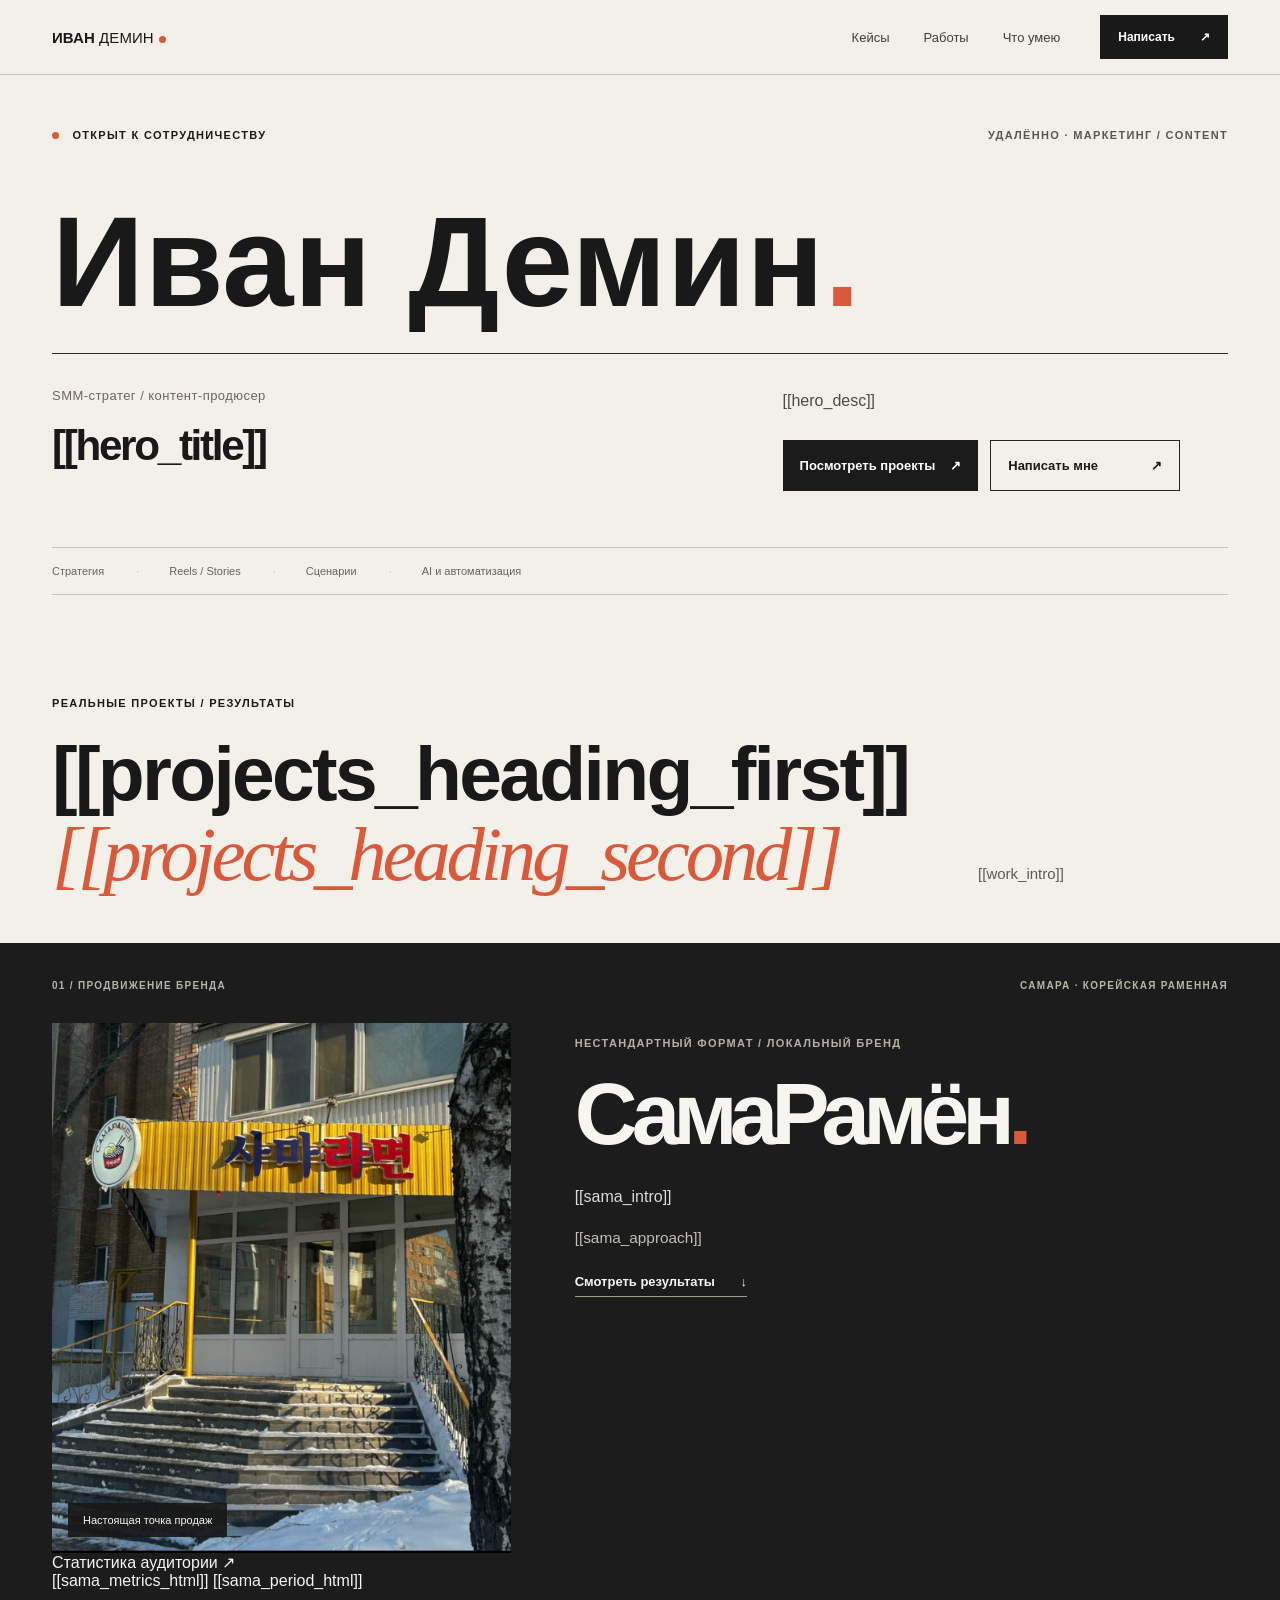
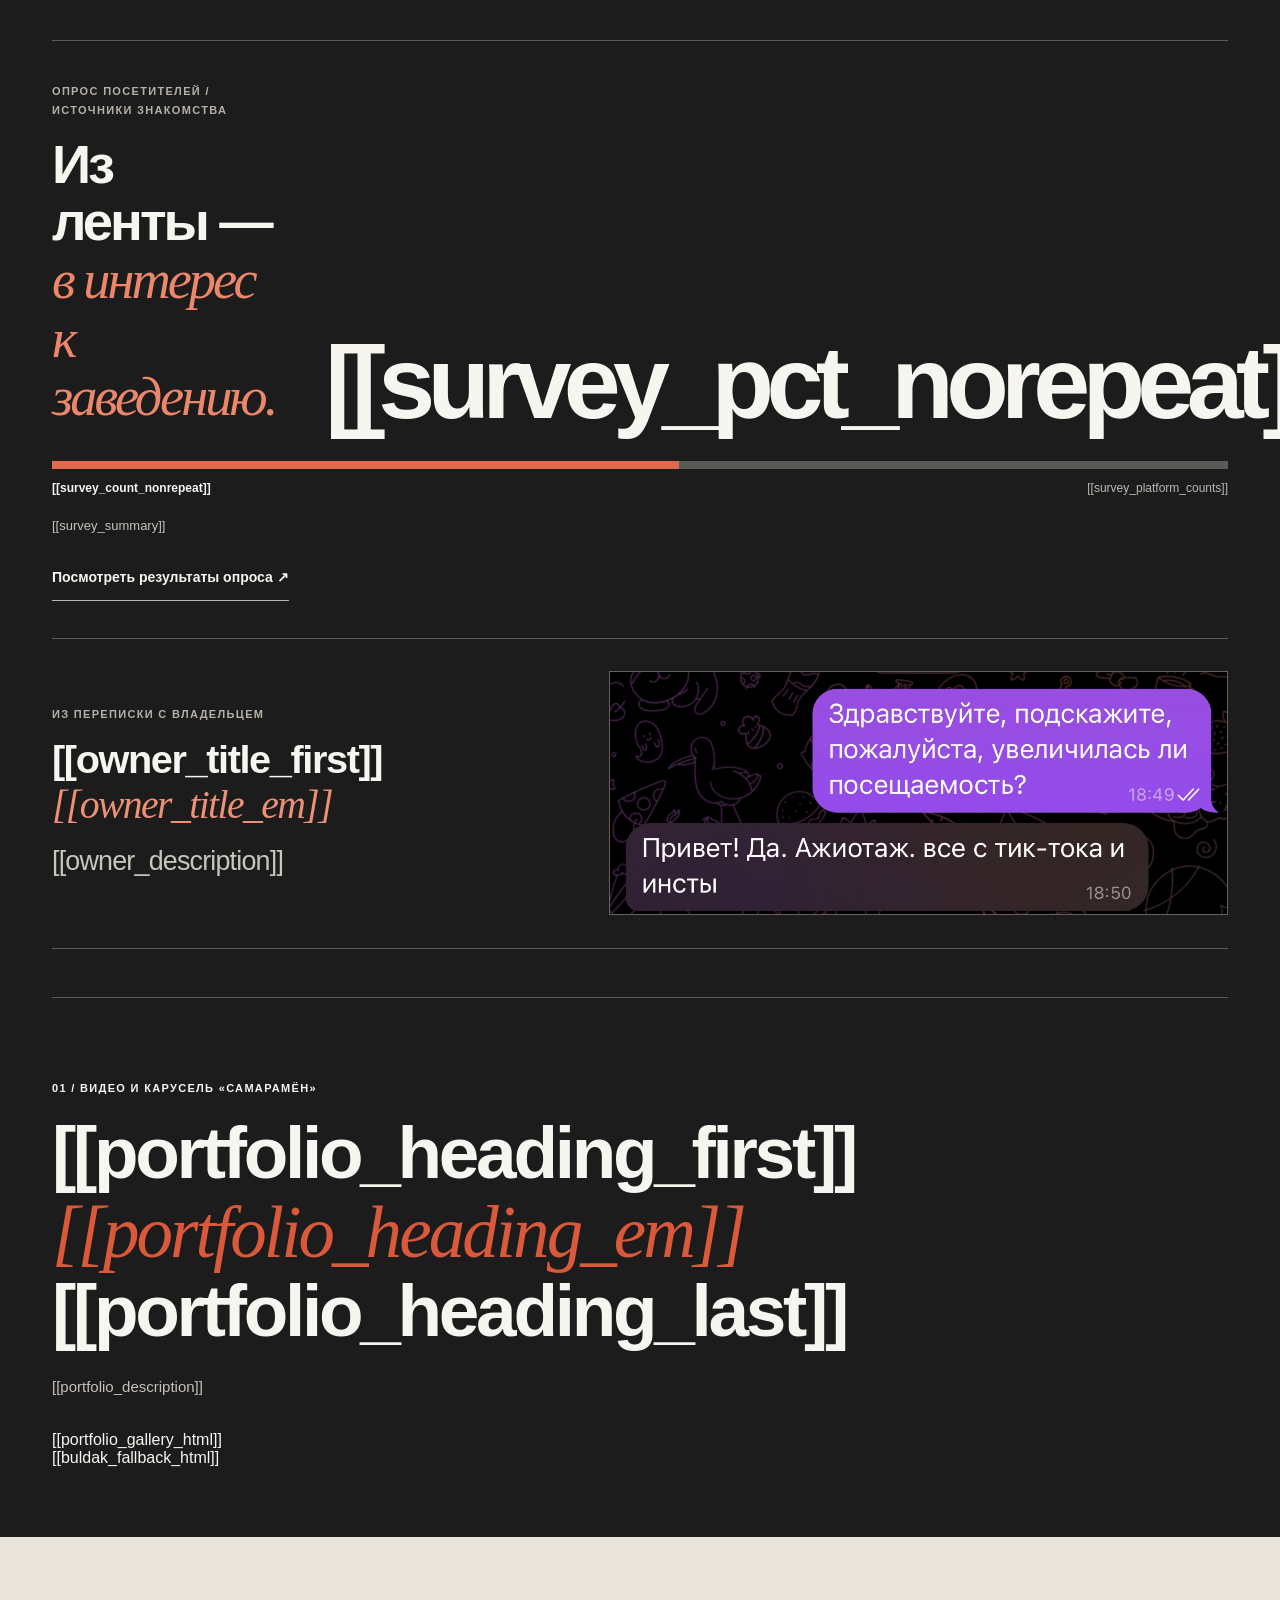
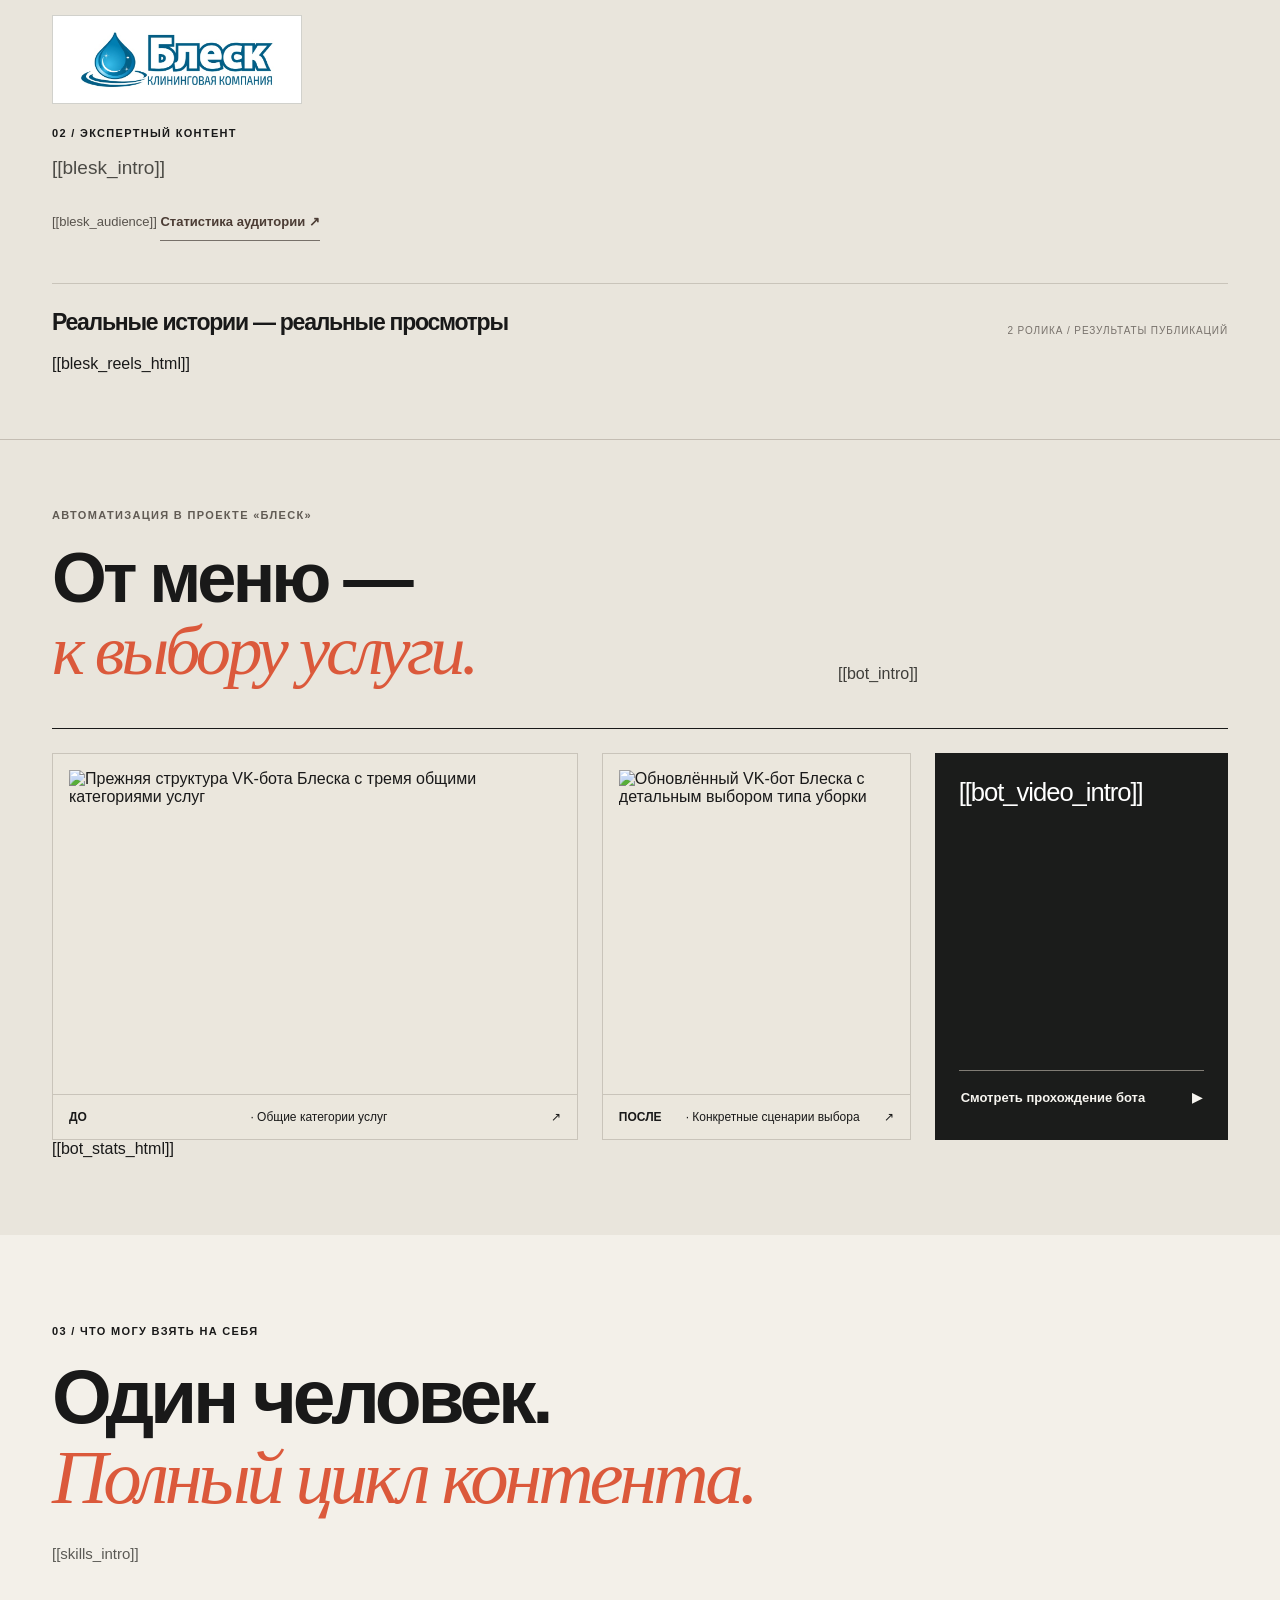
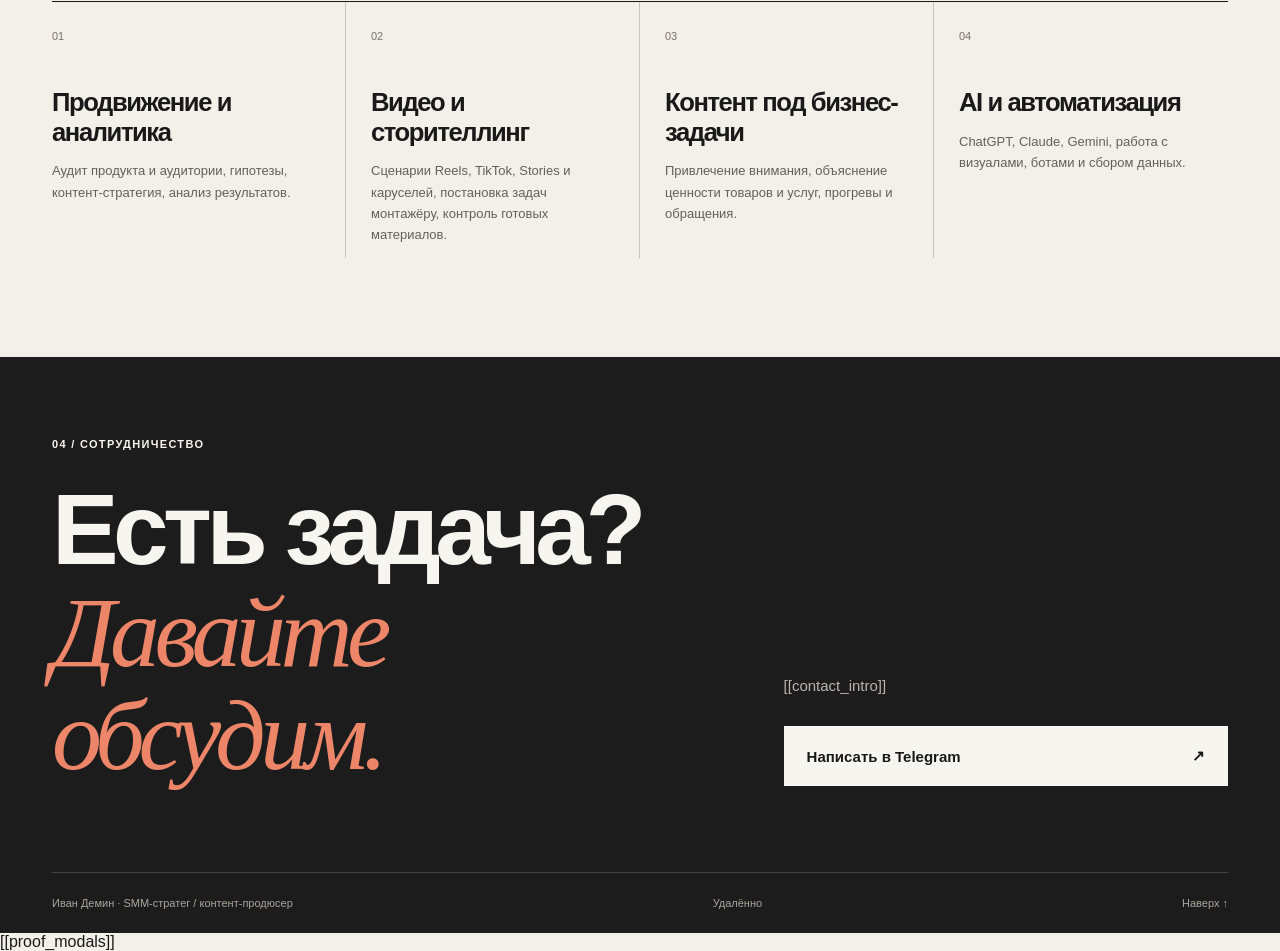
==== commit 7c345cbb: "Update index.template.html" ====
--- a/index.template.html
+++ b/index.template.html
@@ -30,6 +30,10 @@
 <section aria-labelledby="sama-title" class="case-sama" id="sama"><div class="shell">
 <div class="case-eyebrow"><span>01 / ПРОДВИЖЕНИЕ БРЕНДА</span><span>САМАРА · КОРЕЙСКАЯ РАМЕННАЯ</span></div>
 <div class="sama-head"><div class="sama-media"><img alt="Вход в раменную самообслуживания СамаРамён в Самаре" height="1315" loading="lazy" src="assets/sama-storefront.jpg" width="1138"/><span>Настоящая точка продаж</span></div><div class="sama-copy"><span class="eyebrow muted-on-dark">НЕСТАНДАРТНЫЙ ФОРМАТ / ЛОКАЛЬНЫЙ БРЕНД</span><h3 id="sama-title">СамаРамён<span>.</span></h3><p>[[sama_intro]]</p><p class="case-approach">[[sama_approach]]</p><a class="case-jump" href="#sama-metrics">Смотреть результаты <span>↓</span></a></div></div>
+
+<div class="sama-audience-action">
+  <a href="#proof-sama-audience">Статистика аудитории ↗</a>
+</div>
 
 [[sama_metrics_html]]
 [[sama_period_html]]
